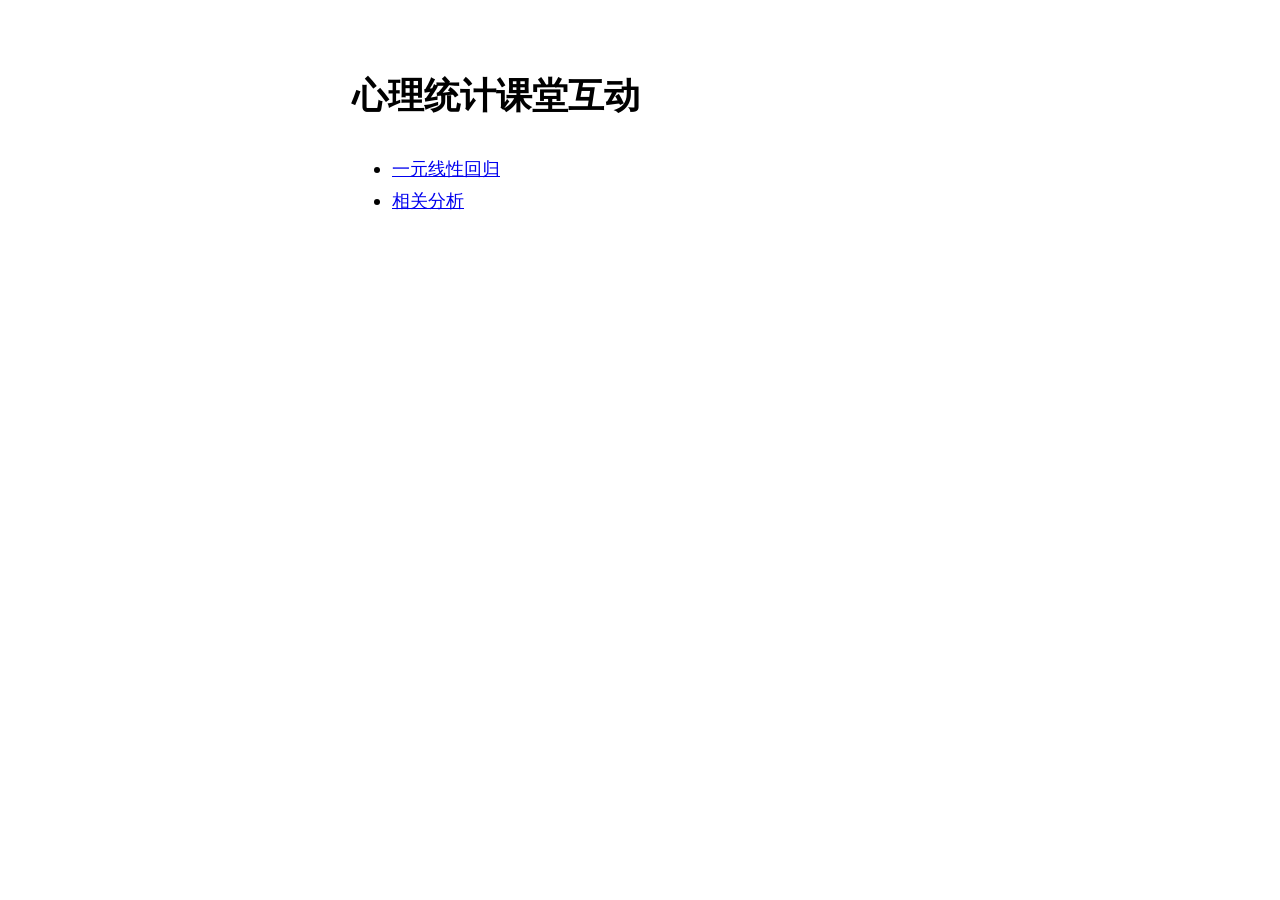
==== index.html @ 789a9529 "Add files via upload" ====
<!doctype html>
<html lang="zh-CN">
<head>
  <meta charset="utf-8">
  <meta name="viewport" content="width=device-width, initial-scale=1">
  <title>心理统计课堂互动</title>
</head>
<body style="max-width: 36rem; margin: 4rem auto; padding: 0 1.25rem; font: 1.125rem/1.8 system-ui, sans-serif">
  <h1>心理统计课堂互动</h1>
  <ul>
    <li><a href="regression/index.html">一元线性回归</a></li>
<li><a href="correlation/index.html">相关分析</a></li>
  </ul>
</body>
</html>
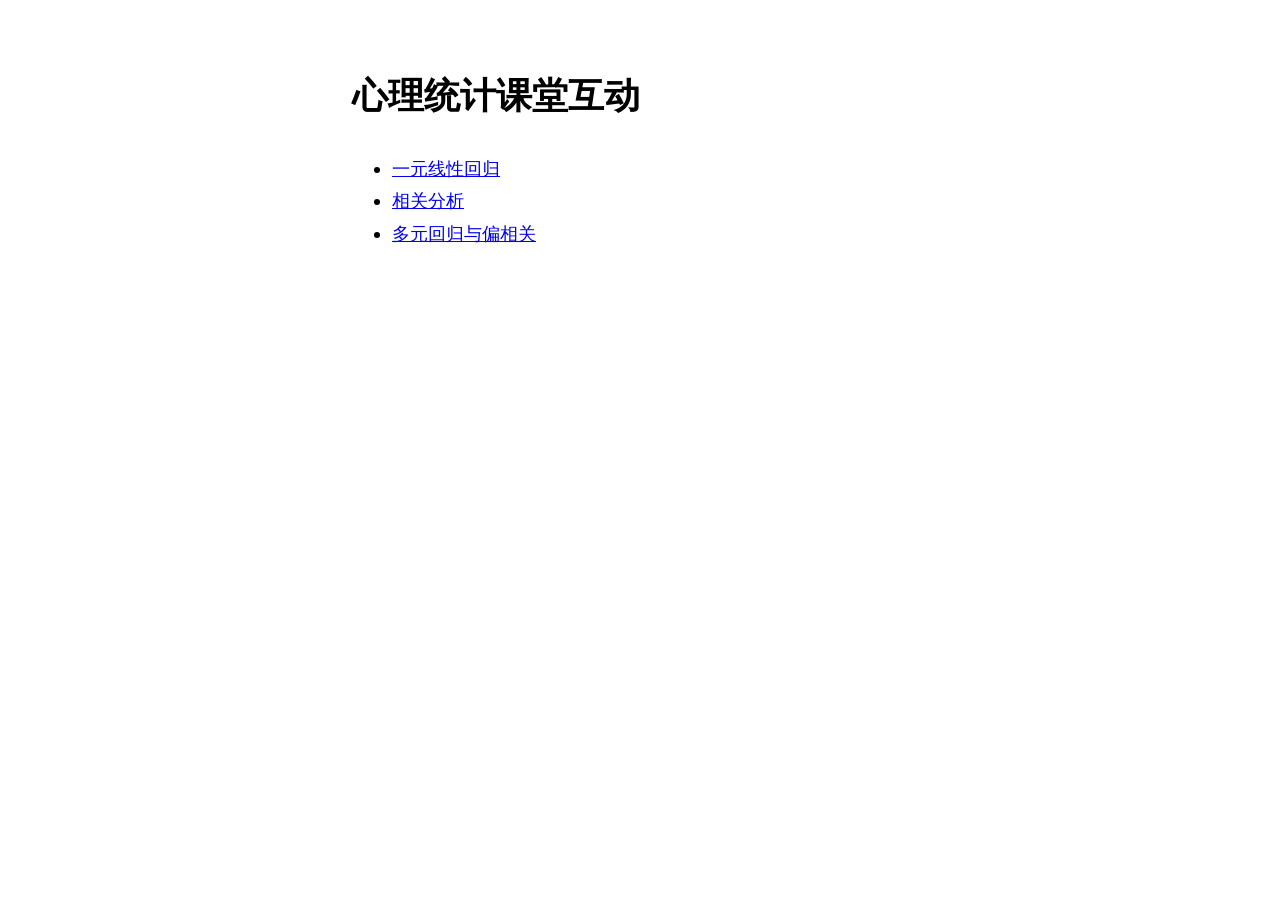
==== commit 2922f0cc: "Add the multiple regression classroom page. Students can explore partial correlation, unique contrib" ====
--- a/index.html
+++ b/index.html
@@ -9,7 +9,8 @@
   <h1>心理统计课堂互动</h1>
   <ul>
     <li><a href="regression/index.html">一元线性回归</a></li>
-<li><a href="correlation/index.html">相关分析</a></li>
+    <li><a href="correlation/index.html">相关分析</a></li>
+    <li><a href="multiple/index.html">多元回归与偏相关</a></li>
   </ul>
 </body>
 </html>
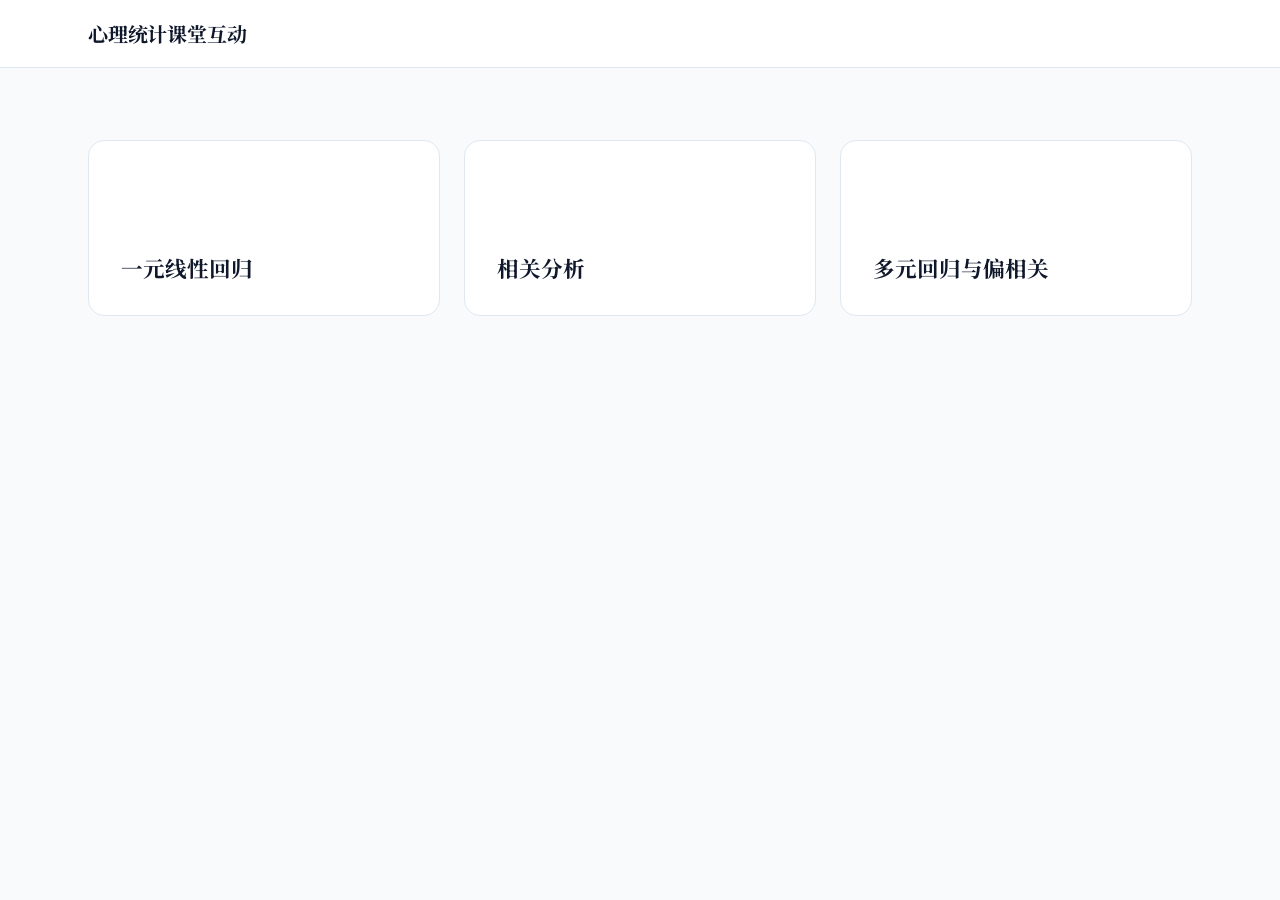
==== commit 7ce6a713: "Restyle the classroom pages without changing their content. Use the homepage's serif, slate backgrou" ====
--- a/index.html
+++ b/index.html
@@ -4,13 +4,97 @@
   <meta charset="utf-8">
   <meta name="viewport" content="width=device-width, initial-scale=1">
   <title>心理统计课堂互动</title>
+  <link rel="preconnect" href="https://fonts.googleapis.com">
+  <link rel="preconnect" href="https://fonts.gstatic.com" crossorigin>
+  <link href="https://fonts.googleapis.com/css2?family=Noto+Serif+SC:wght@500;600;700&display=swap" rel="stylesheet">
+  <style>
+    :root {
+      color-scheme: light;
+      --bg: #f8fafc;
+      --ink: #0f172a;
+      --line: #e2e8f0;
+      --card: #fff;
+      --blue: #1d4ed8;
+      --blue-line: #bfdbfe;
+    }
+    * { box-sizing: border-box; }
+    body {
+      margin: 0;
+      min-height: 100vh;
+      background: var(--bg);
+      color: var(--ink);
+      font-family: "Noto Serif SC", "Songti SC", "STSong", "SimSun", serif;
+      font-size: 1.125rem;
+      line-height: 1.6;
+    }
+    header {
+      position: sticky;
+      top: 0;
+      z-index: 1;
+      background: rgba(255, 255, 255, 0.88);
+      border-bottom: 1px solid var(--line);
+      backdrop-filter: blur(12px);
+    }
+    header h1 {
+      max-width: 72rem;
+      margin: 0 auto;
+      padding: 1.1rem 1.5rem;
+      font-size: 1.25rem;
+      font-weight: 700;
+      letter-spacing: -0.01em;
+    }
+    main {
+      max-width: 72rem;
+      margin: 0 auto;
+      padding: 4.5rem 1.5rem 5rem;
+    }
+    ul {
+      list-style: none;
+      margin: 0;
+      padding: 0;
+      display: grid;
+      gap: 1.5rem;
+      grid-template-columns: repeat(3, minmax(0, 1fr));
+    }
+    a {
+      display: flex;
+      align-items: flex-end;
+      min-height: 11rem;
+      padding: 2rem;
+      border: 1px solid var(--line);
+      border-radius: 1rem;
+      background: var(--card);
+      color: inherit;
+      font-size: 1.35rem;
+      font-weight: 700;
+      line-height: 1.4;
+      text-decoration: none;
+      transition: border-color 0.2s ease, transform 0.2s ease, box-shadow 0.2s ease, color 0.2s ease;
+    }
+    a:hover,
+    a:focus-visible {
+      color: var(--blue);
+      border-color: var(--blue-line);
+      transform: translateY(-4px);
+      box-shadow: 0 16px 32px rgba(37, 99, 235, 0.08);
+      outline: none;
+    }
+    @media (max-width: 800px) {
+      ul { grid-template-columns: 1fr; }
+      main { padding-top: 2.5rem; }
+    }
+  </style>
 </head>
-<body style="max-width: 36rem; margin: 4rem auto; padding: 0 1.25rem; font: 1.125rem/1.8 system-ui, sans-serif">
-  <h1>心理统计课堂互动</h1>
-  <ul>
-    <li><a href="regression/index.html">一元线性回归</a></li>
-    <li><a href="correlation/index.html">相关分析</a></li>
-    <li><a href="multiple/index.html">多元回归与偏相关</a></li>
-  </ul>
+<body>
+  <header>
+    <h1>心理统计课堂互动</h1>
+  </header>
+  <main>
+    <ul>
+      <li><a href="regression/index.html">一元线性回归</a></li>
+      <li><a href="correlation/index.html">相关分析</a></li>
+      <li><a href="multiple/index.html">多元回归与偏相关</a></li>
+    </ul>
+  </main>
 </body>
 </html>
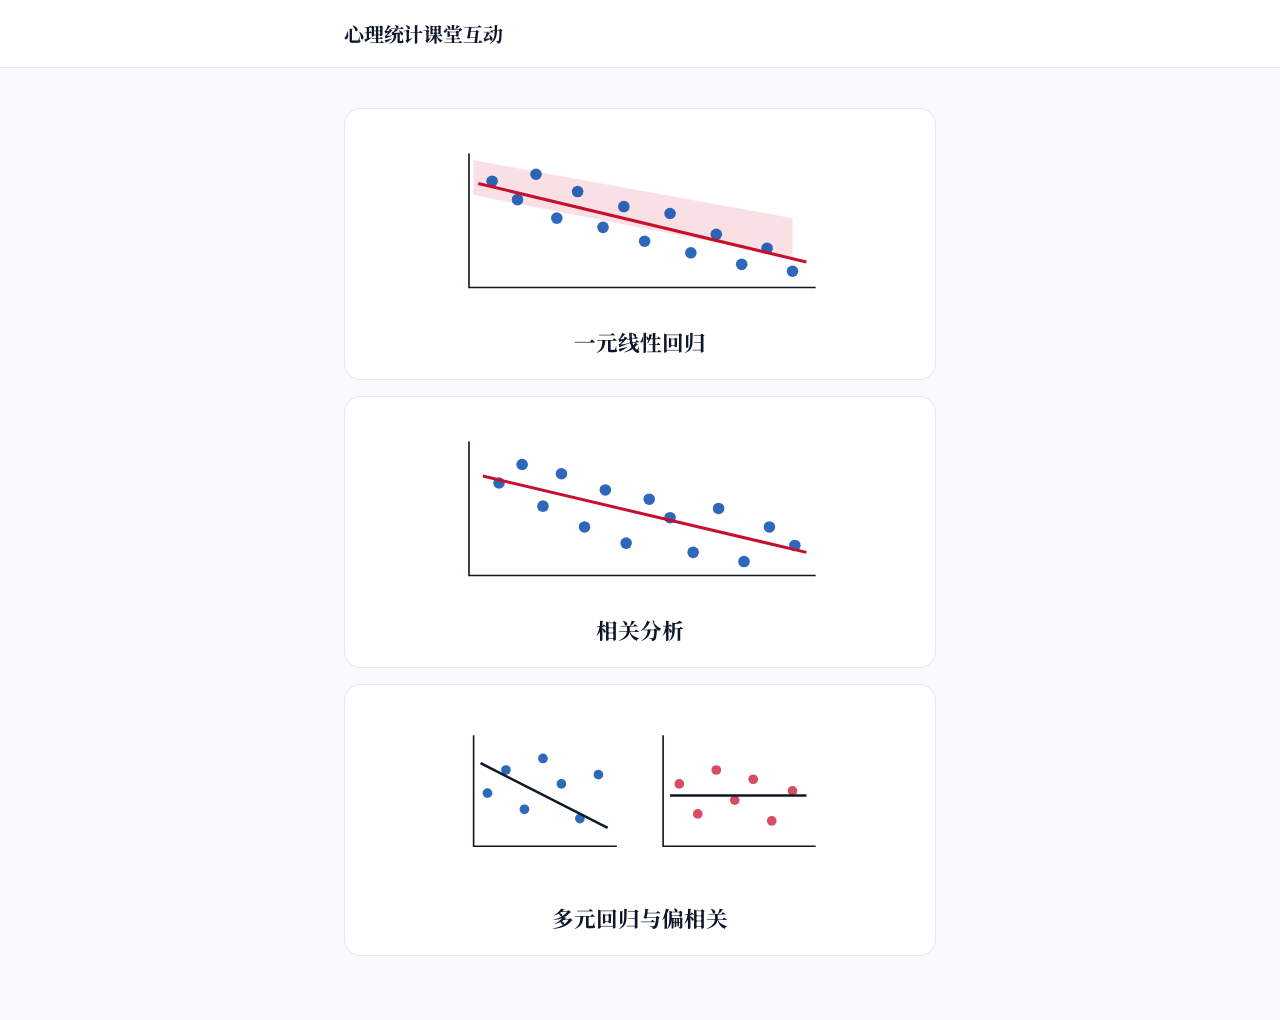
==== commit 6ce9d726: "Stack the homepage cards and add a small chart to each. Keep the three original titles, center them," ====
--- a/index.html
+++ b/index.html
@@ -36,7 +36,7 @@
       backdrop-filter: blur(12px);
     }
     header h1 {
-      max-width: 72rem;
+      max-width: 40rem;
       margin: 0 auto;
       padding: 1.1rem 1.5rem;
       font-size: 1.25rem;
@@ -44,23 +44,23 @@
       letter-spacing: -0.01em;
     }
     main {
-      max-width: 72rem;
+      max-width: 40rem;
       margin: 0 auto;
-      padding: 4.5rem 1.5rem 5rem;
+      padding: 2.5rem 1.5rem 4rem;
     }
     ul {
       list-style: none;
       margin: 0;
       padding: 0;
       display: grid;
-      gap: 1.5rem;
-      grid-template-columns: repeat(3, minmax(0, 1fr));
+      gap: 1rem;
     }
     a {
       display: flex;
-      align-items: flex-end;
-      min-height: 11rem;
-      padding: 2rem;
+      flex-direction: column;
+      align-items: center;
+      gap: 0.35rem;
+      padding: 1.15rem 1.25rem 1.35rem;
       border: 1px solid var(--line);
       border-radius: 1rem;
       background: var(--card);
@@ -68,6 +68,7 @@
       font-size: 1.35rem;
       font-weight: 700;
       line-height: 1.4;
+      text-align: center;
       text-decoration: none;
       transition: border-color 0.2s ease, transform 0.2s ease, box-shadow 0.2s ease, color 0.2s ease;
     }
@@ -79,9 +80,10 @@
       box-shadow: 0 16px 32px rgba(37, 99, 235, 0.08);
       outline: none;
     }
-    @media (max-width: 800px) {
-      ul { grid-template-columns: 1fr; }
-      main { padding-top: 2.5rem; }
+    svg {
+      width: min(100%, 26rem);
+      height: auto;
+      display: block;
     }
   </style>
 </head>
@@ -91,9 +93,78 @@
   </header>
   <main>
     <ul>
-      <li><a href="regression/index.html">一元线性回归</a></li>
-      <li><a href="correlation/index.html">相关分析</a></li>
-      <li><a href="multiple/index.html">多元回归与偏相关</a></li>
+      <li>
+        <a href="regression/index.html">
+          <svg viewBox="0 0 360 168" aria-hidden="true">
+            <polygon points="36,58 312,112 312,78 36,28" fill="#C8102E" fill-opacity="0.13"/>
+            <circle cx="52" cy="46" r="5" fill="#0047AB" fill-opacity="0.82"/>
+            <circle cx="74" cy="62" r="5" fill="#0047AB" fill-opacity="0.82"/>
+            <circle cx="90" cy="40" r="5" fill="#0047AB" fill-opacity="0.82"/>
+            <circle cx="108" cy="78" r="5" fill="#0047AB" fill-opacity="0.82"/>
+            <circle cx="126" cy="55" r="5" fill="#0047AB" fill-opacity="0.82"/>
+            <circle cx="148" cy="86" r="5" fill="#0047AB" fill-opacity="0.82"/>
+            <circle cx="166" cy="68" r="5" fill="#0047AB" fill-opacity="0.82"/>
+            <circle cx="184" cy="98" r="5" fill="#0047AB" fill-opacity="0.82"/>
+            <circle cx="206" cy="74" r="5" fill="#0047AB" fill-opacity="0.82"/>
+            <circle cx="224" cy="108" r="5" fill="#0047AB" fill-opacity="0.82"/>
+            <circle cx="246" cy="92" r="5" fill="#0047AB" fill-opacity="0.82"/>
+            <circle cx="268" cy="118" r="5" fill="#0047AB" fill-opacity="0.82"/>
+            <circle cx="290" cy="104" r="5" fill="#0047AB" fill-opacity="0.82"/>
+            <circle cx="312" cy="124" r="5" fill="#0047AB" fill-opacity="0.82"/>
+            <line x1="40" y1="48" x2="324" y2="116" stroke="#C8102E" stroke-width="2.6"/>
+            <path d="M32 22 V138 H332" fill="none" stroke="#0f172a" stroke-width="1.4"/>
+          </svg>
+          一元线性回归
+        </a>
+      </li>
+      <li>
+        <a href="correlation/index.html">
+          <svg viewBox="0 0 360 168" aria-hidden="true">
+            <circle cx="58" cy="58" r="5" fill="#0047AB" fill-opacity="0.82"/>
+            <circle cx="78" cy="42" r="5" fill="#0047AB" fill-opacity="0.82"/>
+            <circle cx="96" cy="78" r="5" fill="#0047AB" fill-opacity="0.82"/>
+            <circle cx="112" cy="50" r="5" fill="#0047AB" fill-opacity="0.82"/>
+            <circle cx="132" cy="96" r="5" fill="#0047AB" fill-opacity="0.82"/>
+            <circle cx="150" cy="64" r="5" fill="#0047AB" fill-opacity="0.82"/>
+            <circle cx="168" cy="110" r="5" fill="#0047AB" fill-opacity="0.82"/>
+            <circle cx="188" cy="72" r="5" fill="#0047AB" fill-opacity="0.82"/>
+            <circle cx="206" cy="88" r="5" fill="#0047AB" fill-opacity="0.82"/>
+            <circle cx="226" cy="118" r="5" fill="#0047AB" fill-opacity="0.82"/>
+            <circle cx="248" cy="80" r="5" fill="#0047AB" fill-opacity="0.82"/>
+            <circle cx="270" cy="126" r="5" fill="#0047AB" fill-opacity="0.82"/>
+            <circle cx="292" cy="96" r="5" fill="#0047AB" fill-opacity="0.82"/>
+            <circle cx="314" cy="112" r="5" fill="#0047AB" fill-opacity="0.82"/>
+            <line x1="44" y1="52" x2="324" y2="118" stroke="#C8102E" stroke-width="2.6"/>
+            <path d="M32 22 V138 H332" fill="none" stroke="#0f172a" stroke-width="1.4"/>
+          </svg>
+          相关分析
+        </a>
+      </li>
+      <li>
+        <a href="multiple/index.html">
+          <svg viewBox="0 0 360 168" aria-hidden="true">
+            <circle cx="48" cy="78" r="4.2" fill="#0047AB" fill-opacity="0.82"/>
+            <circle cx="64" cy="58" r="4.2" fill="#0047AB" fill-opacity="0.82"/>
+            <circle cx="80" cy="92" r="4.2" fill="#0047AB" fill-opacity="0.82"/>
+            <circle cx="96" cy="48" r="4.2" fill="#0047AB" fill-opacity="0.82"/>
+            <circle cx="112" cy="70" r="4.2" fill="#0047AB" fill-opacity="0.82"/>
+            <circle cx="128" cy="100" r="4.2" fill="#0047AB" fill-opacity="0.82"/>
+            <circle cx="144" cy="62" r="4.2" fill="#0047AB" fill-opacity="0.82"/>
+            <line x1="42" y1="52" x2="152" y2="108" stroke="#0f172a" stroke-width="2.2"/>
+            <path d="M36 28 V124 H160" fill="none" stroke="#0f172a" stroke-width="1.4"/>
+            <circle cx="214" cy="70" r="4.2" fill="#C8102E" fill-opacity="0.75"/>
+            <circle cx="230" cy="96" r="4.2" fill="#C8102E" fill-opacity="0.75"/>
+            <circle cx="246" cy="58" r="4.2" fill="#C8102E" fill-opacity="0.75"/>
+            <circle cx="262" cy="84" r="4.2" fill="#C8102E" fill-opacity="0.75"/>
+            <circle cx="278" cy="66" r="4.2" fill="#C8102E" fill-opacity="0.75"/>
+            <circle cx="294" cy="102" r="4.2" fill="#C8102E" fill-opacity="0.75"/>
+            <circle cx="312" cy="76" r="4.2" fill="#C8102E" fill-opacity="0.75"/>
+            <line x1="206" y1="80" x2="324" y2="80" stroke="#0f172a" stroke-width="2.2"/>
+            <path d="M200 28 V124 H332" fill="none" stroke="#0f172a" stroke-width="1.4"/>
+          </svg>
+          多元回归与偏相关
+        </a>
+      </li>
     </ul>
   </main>
 </body>
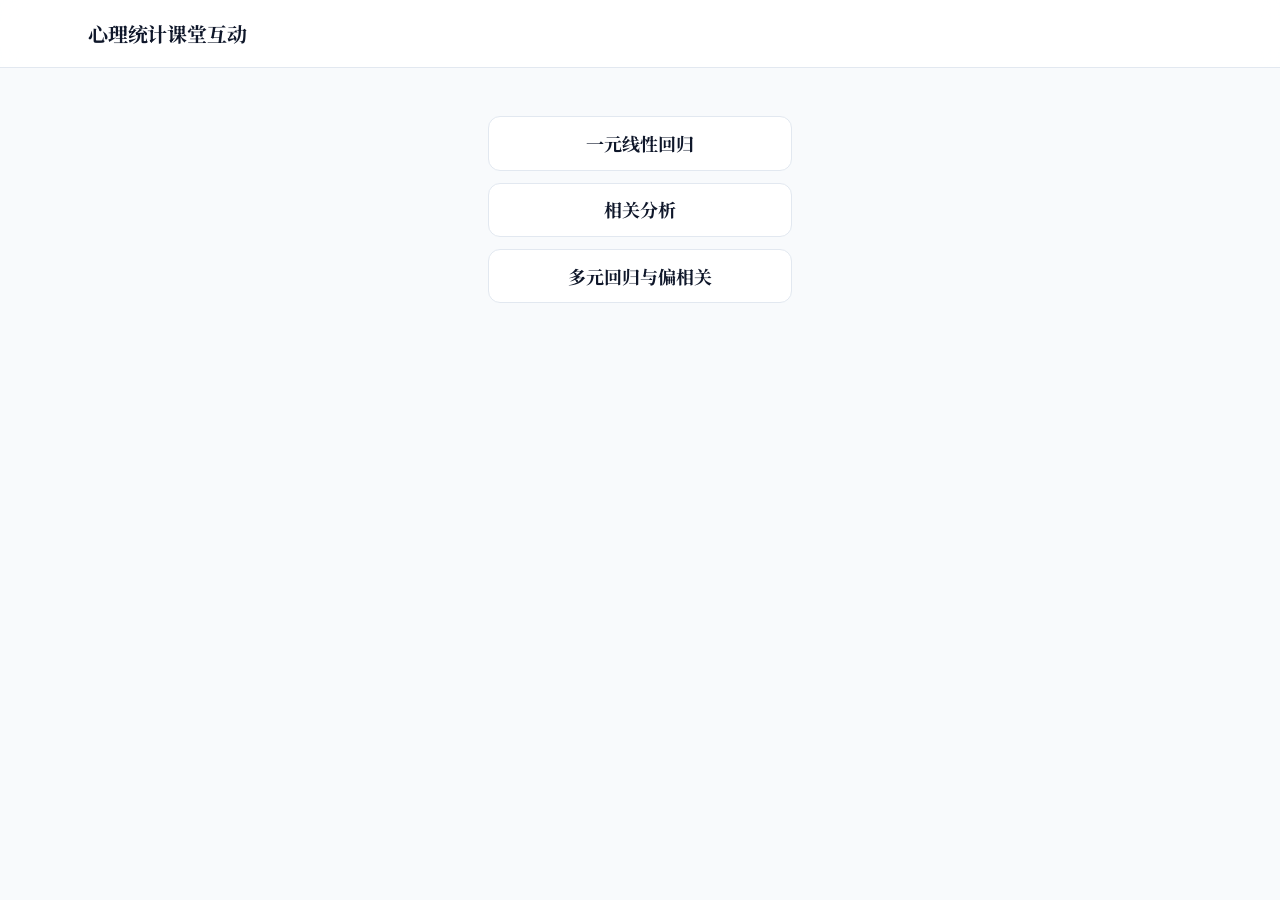
==== commit 0bc68092: "Replace the homepage sketches with a short stack of buttons. The three lesson links stay the same, c" ====
--- a/index.html
+++ b/index.html
@@ -36,7 +36,7 @@
       backdrop-filter: blur(12px);
     }
     header h1 {
-      max-width: 40rem;
+      max-width: 72rem;
       margin: 0 auto;
       padding: 1.1rem 1.5rem;
       font-size: 1.25rem;
@@ -44,46 +44,37 @@
       letter-spacing: -0.01em;
     }
     main {
-      max-width: 40rem;
+      max-width: 22rem;
       margin: 0 auto;
-      padding: 2.5rem 1.5rem 4rem;
+      padding: 3rem 1.5rem 4rem;
     }
     ul {
       list-style: none;
       margin: 0;
       padding: 0;
       display: grid;
-      gap: 1rem;
+      gap: 0.75rem;
     }
     a {
-      display: flex;
-      flex-direction: column;
-      align-items: center;
-      gap: 0.35rem;
-      padding: 1.15rem 1.25rem 1.35rem;
+      display: block;
+      padding: 0.85rem 1rem;
       border: 1px solid var(--line);
-      border-radius: 1rem;
+      border-radius: 0.75rem;
       background: var(--card);
       color: inherit;
-      font-size: 1.35rem;
+      font-size: 1.125rem;
       font-weight: 700;
       line-height: 1.4;
       text-align: center;
       text-decoration: none;
-      transition: border-color 0.2s ease, transform 0.2s ease, box-shadow 0.2s ease, color 0.2s ease;
+      transition: border-color 0.2s ease, color 0.2s ease, box-shadow 0.2s ease;
     }
     a:hover,
     a:focus-visible {
       color: var(--blue);
       border-color: var(--blue-line);
-      transform: translateY(-4px);
-      box-shadow: 0 16px 32px rgba(37, 99, 235, 0.08);
+      box-shadow: 0 8px 18px rgba(37, 99, 235, 0.08);
       outline: none;
-    }
-    svg {
-      width: min(100%, 26rem);
-      height: auto;
-      display: block;
     }
   </style>
 </head>
@@ -93,78 +84,9 @@
   </header>
   <main>
     <ul>
-      <li>
-        <a href="regression/index.html">
-          <svg viewBox="0 0 360 168" aria-hidden="true">
-            <polygon points="36,58 312,112 312,78 36,28" fill="#C8102E" fill-opacity="0.13"/>
-            <circle cx="52" cy="46" r="5" fill="#0047AB" fill-opacity="0.82"/>
-            <circle cx="74" cy="62" r="5" fill="#0047AB" fill-opacity="0.82"/>
-            <circle cx="90" cy="40" r="5" fill="#0047AB" fill-opacity="0.82"/>
-            <circle cx="108" cy="78" r="5" fill="#0047AB" fill-opacity="0.82"/>
-            <circle cx="126" cy="55" r="5" fill="#0047AB" fill-opacity="0.82"/>
-            <circle cx="148" cy="86" r="5" fill="#0047AB" fill-opacity="0.82"/>
-            <circle cx="166" cy="68" r="5" fill="#0047AB" fill-opacity="0.82"/>
-            <circle cx="184" cy="98" r="5" fill="#0047AB" fill-opacity="0.82"/>
-            <circle cx="206" cy="74" r="5" fill="#0047AB" fill-opacity="0.82"/>
-            <circle cx="224" cy="108" r="5" fill="#0047AB" fill-opacity="0.82"/>
-            <circle cx="246" cy="92" r="5" fill="#0047AB" fill-opacity="0.82"/>
-            <circle cx="268" cy="118" r="5" fill="#0047AB" fill-opacity="0.82"/>
-            <circle cx="290" cy="104" r="5" fill="#0047AB" fill-opacity="0.82"/>
-            <circle cx="312" cy="124" r="5" fill="#0047AB" fill-opacity="0.82"/>
-            <line x1="40" y1="48" x2="324" y2="116" stroke="#C8102E" stroke-width="2.6"/>
-            <path d="M32 22 V138 H332" fill="none" stroke="#0f172a" stroke-width="1.4"/>
-          </svg>
-          一元线性回归
-        </a>
-      </li>
-      <li>
-        <a href="correlation/index.html">
-          <svg viewBox="0 0 360 168" aria-hidden="true">
-            <circle cx="58" cy="58" r="5" fill="#0047AB" fill-opacity="0.82"/>
-            <circle cx="78" cy="42" r="5" fill="#0047AB" fill-opacity="0.82"/>
-            <circle cx="96" cy="78" r="5" fill="#0047AB" fill-opacity="0.82"/>
-            <circle cx="112" cy="50" r="5" fill="#0047AB" fill-opacity="0.82"/>
-            <circle cx="132" cy="96" r="5" fill="#0047AB" fill-opacity="0.82"/>
-            <circle cx="150" cy="64" r="5" fill="#0047AB" fill-opacity="0.82"/>
-            <circle cx="168" cy="110" r="5" fill="#0047AB" fill-opacity="0.82"/>
-            <circle cx="188" cy="72" r="5" fill="#0047AB" fill-opacity="0.82"/>
-            <circle cx="206" cy="88" r="5" fill="#0047AB" fill-opacity="0.82"/>
-            <circle cx="226" cy="118" r="5" fill="#0047AB" fill-opacity="0.82"/>
-            <circle cx="248" cy="80" r="5" fill="#0047AB" fill-opacity="0.82"/>
-            <circle cx="270" cy="126" r="5" fill="#0047AB" fill-opacity="0.82"/>
-            <circle cx="292" cy="96" r="5" fill="#0047AB" fill-opacity="0.82"/>
-            <circle cx="314" cy="112" r="5" fill="#0047AB" fill-opacity="0.82"/>
-            <line x1="44" y1="52" x2="324" y2="118" stroke="#C8102E" stroke-width="2.6"/>
-            <path d="M32 22 V138 H332" fill="none" stroke="#0f172a" stroke-width="1.4"/>
-          </svg>
-          相关分析
-        </a>
-      </li>
-      <li>
-        <a href="multiple/index.html">
-          <svg viewBox="0 0 360 168" aria-hidden="true">
-            <circle cx="48" cy="78" r="4.2" fill="#0047AB" fill-opacity="0.82"/>
-            <circle cx="64" cy="58" r="4.2" fill="#0047AB" fill-opacity="0.82"/>
-            <circle cx="80" cy="92" r="4.2" fill="#0047AB" fill-opacity="0.82"/>
-            <circle cx="96" cy="48" r="4.2" fill="#0047AB" fill-opacity="0.82"/>
-            <circle cx="112" cy="70" r="4.2" fill="#0047AB" fill-opacity="0.82"/>
-            <circle cx="128" cy="100" r="4.2" fill="#0047AB" fill-opacity="0.82"/>
-            <circle cx="144" cy="62" r="4.2" fill="#0047AB" fill-opacity="0.82"/>
-            <line x1="42" y1="52" x2="152" y2="108" stroke="#0f172a" stroke-width="2.2"/>
-            <path d="M36 28 V124 H160" fill="none" stroke="#0f172a" stroke-width="1.4"/>
-            <circle cx="214" cy="70" r="4.2" fill="#C8102E" fill-opacity="0.75"/>
-            <circle cx="230" cy="96" r="4.2" fill="#C8102E" fill-opacity="0.75"/>
-            <circle cx="246" cy="58" r="4.2" fill="#C8102E" fill-opacity="0.75"/>
-            <circle cx="262" cy="84" r="4.2" fill="#C8102E" fill-opacity="0.75"/>
-            <circle cx="278" cy="66" r="4.2" fill="#C8102E" fill-opacity="0.75"/>
-            <circle cx="294" cy="102" r="4.2" fill="#C8102E" fill-opacity="0.75"/>
-            <circle cx="312" cy="76" r="4.2" fill="#C8102E" fill-opacity="0.75"/>
-            <line x1="206" y1="80" x2="324" y2="80" stroke="#0f172a" stroke-width="2.2"/>
-            <path d="M200 28 V124 H332" fill="none" stroke="#0f172a" stroke-width="1.4"/>
-          </svg>
-          多元回归与偏相关
-        </a>
-      </li>
+      <li><a href="regression/index.html">一元线性回归</a></li>
+      <li><a href="correlation/index.html">相关分析</a></li>
+      <li><a href="multiple/index.html">多元回归与偏相关</a></li>
     </ul>
   </main>
 </body>
